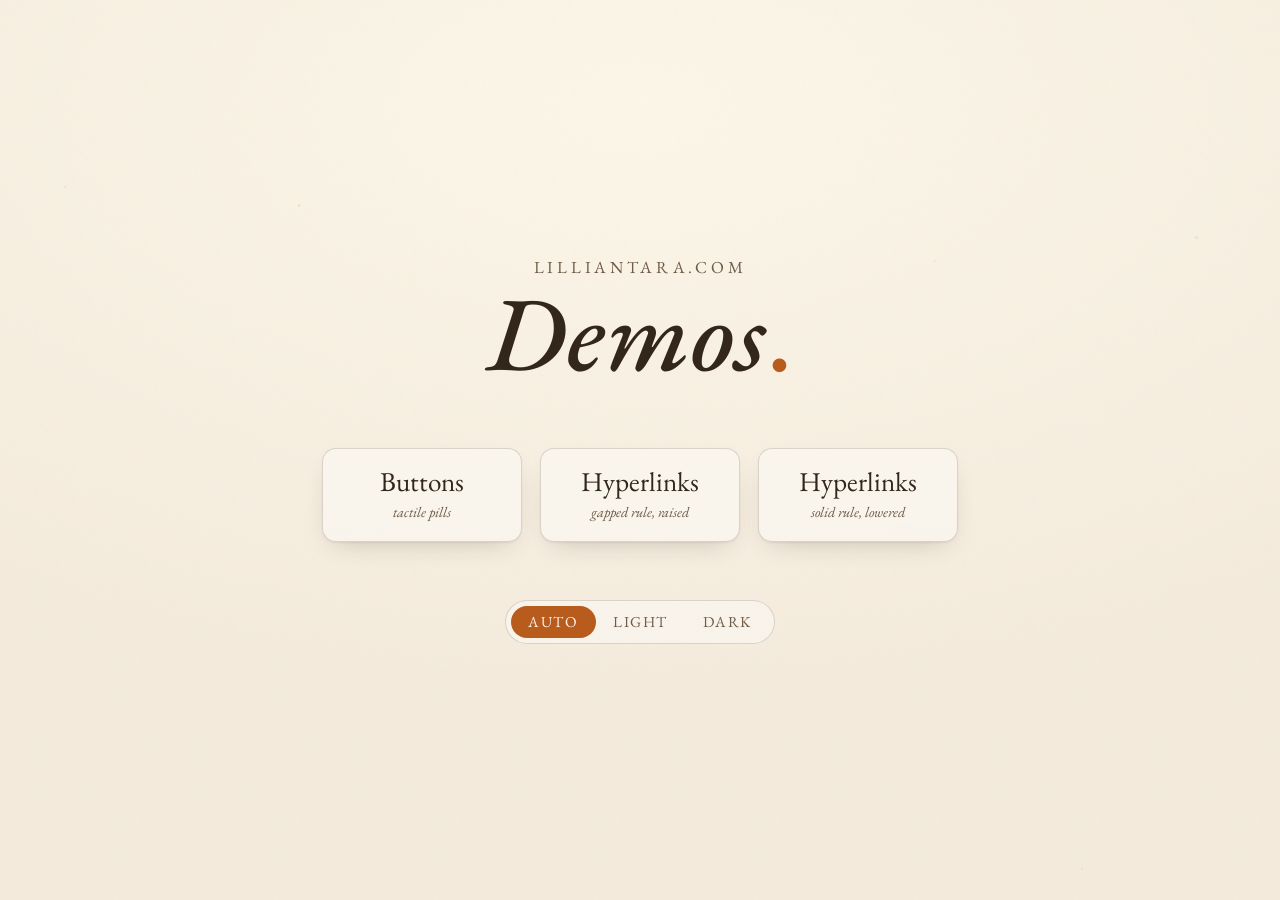
==== index.html @ 426b7f0a "add demo page, fix underline 2x ways" ====
<!DOCTYPE html>
<html lang="en">
    <head>
        <title>Lillian Tara — demos</title>
        <meta charset="UTF-8">
        <meta name="viewport" content="width=device-width, initial-scale=1">
        <meta name="description" content="Demo variants for lilliantara.com">
        <meta name="theme-color" media="(prefers-color-scheme: light)" content="#f5ecdd">
        <meta name="theme-color" media="(prefers-color-scheme: dark)" content="#171009">
        <script>try{var t=localStorage.getItem("lt-theme");if(t)document.documentElement.dataset.theme=t}catch(e){}</script>
        <link rel="icon" href="data:image/svg+xml,%3Csvg xmlns='http://www.w3.org/2000/svg' viewBox='0 0 64 64'%3E%3Ccircle cx='30' cy='34' r='13' fill='%23c96b2a'/%3E%3Ccircle cx='47' cy='15' r='5' fill='%23d98e4a'/%3E%3Ccircle cx='13' cy='49' r='4' fill='%23a34d1e'/%3E%3C/svg%3E">
        <link rel="preconnect" href="https://fonts.googleapis.com">
        <link rel="preconnect" href="https://fonts.gstatic.com" crossorigin>
        <link href="https://fonts.googleapis.com/css2?family=EB+Garamond:ital,wght@0,400..800;1,400..800&display=swap" rel="stylesheet">
        <link rel="stylesheet" href="css/default.css">
        <style>
            /* chooser-only styles — the site's own stylesheet stays untouched */

            .eyebrow {
                margin: 0;
                font-size: clamp(0.9rem, 2vw, 1.05rem);
                letter-spacing: 0.22em;
                text-transform: uppercase;
                color: var(--ink-soft);
            }

            .choices {
                display: flex;
                flex-wrap: wrap;
                justify-content: center;
                gap: clamp(0.8rem, 2vw, 1.1rem);
            }

            .choice {
                display: flex;
                flex-direction: column;
                gap: 0.3em;
                min-width: 12.5rem;
                padding: 1.15em 1.4em 1.25em;
                border: 1px solid var(--line);
                border-radius: 14px;
                background: var(--btn-bg);
                box-shadow: var(--btn-shadow);
                backdrop-filter: blur(4px);
                -webkit-backdrop-filter: blur(4px);
                text-decoration: none;
                color: inherit;
                transition:
                    transform 0.35s cubic-bezier(0.2, 0.7, 0.3, 1),
                    background 0.3s ease,
                    border-color 0.3s ease;
            }

            .choice:hover {
                transform: translateY(-3px);
                background: var(--btn-bg-hover);
                border-color: color-mix(in srgb, var(--cinnamon) 45%, transparent);
            }

            .choice:active { transform: translateY(-1px); }

            .choice:focus-visible {
                outline: 2px solid var(--cinnamon);
                outline-offset: 4px;
            }

            .choice-name {
                font-size: clamp(1.35rem, 3vw, 1.7rem);
                line-height: 1.1;
            }

            .choice-note {
                font-size: 0.9rem;
                font-style: italic;
                color: var(--ink-soft);
            }

            .themes {
                display: inline-flex;
                padding: 0.28rem;
                border: 1px solid var(--line);
                border-radius: 999px;
                background: var(--btn-bg);
            }

            .themes button {
                padding: 0.42em 1.15em;
                border: 0;
                border-radius: 999px;
                background: none;
                font: inherit;
                font-size: 0.95rem;
                letter-spacing: 0.1em;
                text-transform: uppercase;
                color: var(--ink-soft);
                cursor: pointer;
                transition: background 0.3s ease, color 0.3s ease;
            }

            .themes button:hover { color: var(--ink); }

            .themes button[aria-pressed="true"] {
                background: var(--cinnamon);
                color: var(--contact-ink);
            }

            .themes button:focus-visible {
                outline: 2px solid var(--cinnamon);
                outline-offset: 3px;
            }
        </style>
    </head>
    <body>
        <canvas id="spice" aria-hidden="true"></canvas>

        <main>
            <div>
                <p class="eyebrow">lilliantara.com</p>
                <h1>Demos<span class="period">.</span></h1>
            </div>

            <nav class="choices" aria-label="Demo variants">
                <a class="choice" href="buttons.html">
                    <span class="choice-name">Buttons</span>
                    <span class="choice-note">tactile pills</span>
                </a>
                <a class="choice" href="hyperlinks.html">
                    <span class="choice-name">Hyperlinks</span>
                    <span class="choice-note">gapped rule, raised</span>
                </a>
                <a class="choice" href="hyperlinks-solid.html">
                    <span class="choice-name">Hyperlinks</span>
                    <span class="choice-note">solid rule, lowered</span>
                </a>
            </nav>

            <div class="themes" role="group" aria-label="Theme">
                <button type="button" data-theme-set="auto" aria-pressed="true">Auto</button>
                <button type="button" data-theme-set="light" aria-pressed="false">Light</button>
                <button type="button" data-theme-set="dark" aria-pressed="false">Dark</button>
            </div>
        </main>

        <script src="js/spice.js" defer></script>
        <script>
            (() => {
                const root = document.documentElement;
                const buttons = document.querySelectorAll("[data-theme-set]");

                function apply(choice) {
                    if (choice === "dark" || choice === "light") {
                        root.dataset.theme = choice;
                        try { localStorage.setItem("lt-theme", choice); } catch (e) {}
                    } else {
                        choice = "auto";
                        delete root.dataset.theme;
                        try { localStorage.removeItem("lt-theme"); } catch (e) {}
                    }
                    for (const b of buttons) {
                        b.setAttribute("aria-pressed", String(b.dataset.themeSet === choice));
                    }
                }

                for (const b of buttons) {
                    b.addEventListener("click", () => apply(b.dataset.themeSet));
                }

                let stored = null;
                try { stored = localStorage.getItem("lt-theme"); } catch (e) {}
                apply(stored || "auto");
            })();
        </script>
    </body>
</html>
---- css/default.css ----
/* ============================================================
   lilliantara.com — shared styles
   Warm sand by day, desert night by dark. Cinnamon accents.
   ============================================================ */

/* One palette, both themes. light-dark() resolves against the used
   color-scheme, so forcing that scheme below is all a theme switch needs —
   no second copy of the palette to keep in sync. */
:root {
  color-scheme: light dark;

  --bg: light-dark(#f5ecdd, #171009);
  --bg-glow: light-dark(#fdf7ea, #261809);
  --ink: light-dark(#33261a, #ecdfc9);
  --ink-soft: light-dark(#6f5b47, #a8917a);
  --cinnamon: light-dark(#b85c1e, #e08a41);
  --cinnamon-bright: light-dark(#d3752f, #f2a45c);
  --sage: light-dark(#5f6f4a, #a3b784);
  --line: light-dark(rgba(51, 38, 26, 0.16), rgba(236, 223, 201, 0.18));
  --btn-bg: light-dark(rgba(255, 255, 255, 0.40), rgba(255, 255, 255, 0.045));
  --btn-bg-hover: light-dark(rgba(255, 255, 255, 0.72), rgba(255, 255, 255, 0.10));
  --btn-shadow:
    0 1px 2px light-dark(rgba(51, 38, 26, 0.07), rgba(0, 0, 0, 0.40)),
    0 10px 28px -14px light-dark(rgba(51, 38, 26, 0.30), rgba(0, 0, 0, 0.65));
  --contact-ink: light-dark(#fdf4e8, #1d1207);
  --grain-opacity: 0.055;
}

/* index.html writes these to override the OS preference */
:root[data-theme="light"] { color-scheme: only light; }
:root[data-theme="dark"]  { color-scheme: only dark; }

/* ---------- base ---------- */

* { box-sizing: border-box; }

html, body { margin: 0; }

body {
  font-family: "EB Garamond", Garamond, Georgia, serif;
  color: var(--ink);
  background-color: var(--bg);
  background-image: radial-gradient(120% 90% at 50% 12%, var(--bg-glow), var(--bg) 72%);
  background-attachment: fixed;
  min-height: 100svh;
  text-align: center;
  overflow-x: hidden;
  -webkit-font-smoothing: antialiased;
}

/* faint paper / dune grain */
body::before {
  content: "";
  position: fixed;
  inset: 0;
  z-index: 1;
  pointer-events: none;
  opacity: var(--grain-opacity);
  background-image: url("data:image/svg+xml,%3Csvg xmlns='http://www.w3.org/2000/svg' width='160' height='160'%3E%3Cfilter id='n'%3E%3CfeTurbulence type='fractalNoise' baseFrequency='0.9' numOctaves='2'/%3E%3C/filter%3E%3Crect width='100%25' height='100%25' filter='url(%23n)'/%3E%3C/svg%3E");
}

::selection {
  background: color-mix(in srgb, var(--cinnamon) 30%, transparent);
}

/* the spice canvas rides above everything, but never blocks a click */
#spice {
  position: fixed;
  inset: 0;
  width: 100%;
  height: 100%;
  z-index: 3;
  pointer-events: none;
}

main {
  position: relative;
  z-index: 2;
  min-height: 100svh;
  display: flex;
  flex-direction: column;
  align-items: center;
  justify-content: center;
  gap: clamp(2.4rem, 6.5vh, 4.2rem);
  padding: clamp(2rem, 6vh, 4rem) 1.25rem;
}

/* ---------- core ---------- */

h1 {
  margin: 0;
  font-size: clamp(3.2rem, 10vw, 6.6rem);
  font-weight: 500;
  font-style: italic;
  letter-spacing: 0.01em;
  line-height: 1.05;
  text-wrap: balance;
}

/* the full stop is a mote of spice */
h1 .period {
  color: var(--cinnamon);
  font-style: normal;
  display: inline-block;
  animation: breathe 5.5s ease-in-out 2.4s infinite;
}

@keyframes breathe {
  0%, 100% { opacity: 1; }
  50%      { opacity: 0.5; }
}

.links {
  display: flex;
  flex-direction: column;
  align-items: center;
  gap: clamp(0.9rem, 2.2vh, 1.5rem);
  font-size: clamp(1.5rem, 3.4vw, 2.15rem);
  line-height: 1.25;
}

a {
  color: inherit;
  text-decoration: none;
}

a:focus-visible {
  outline: 2px solid var(--cinnamon);
  outline-offset: 4px;
  border-radius: 6px;
}

.handle {
  color: var(--cinnamon);
  font-style: italic;
  transition: color 0.3s ease, text-shadow 0.3s ease;
}

.site {
  color: var(--sage);
  transition: color 0.3s ease;
}

a:hover .handle {
  color: var(--cinnamon-bright);
  text-shadow: 0 0 18px rgba(224, 138, 65, 0.35);
}

a:hover .site {
  text-shadow: 0 0 18px rgba(140, 165, 110, 0.30);
}

/* ---------- plain-link variant ---------- */

.links a:not(.btn) {
  position: relative;
  padding: 0.05em 0.15em;
  /* the gap stops below are positions along this line — wrapping would
     slide the text out from under them */
  white-space: nowrap;
}

/* The rule lives in its own box so the centre-out wipe can clip it without
   clipping the text, and so gaps can be cut straight into it. Same reveal as
   before: zero width at the centre, opening outwards. */
.links a:not(.btn)::after {
  content: "";
  position: absolute;
  left: 0;
  right: 0;
  bottom: 0.17em; /* 3px above where the rule originally sat */
  height: 1.5px;
  background: var(--cinnamon);
  clip-path: inset(0 50%);
  transition: clip-path 0.45s cubic-bezier(0.2, 0.7, 0.3, 1);
}

.links a:not(.btn):hover::after {
  clip-path: inset(0);
}

/* Gaps at the @ and g descenders, measured off each link's own text and
   expressed as a share of its width — so they hold as the type scales.
   Keyed on href rather than order, since the positions belong to the words. */
.links a[href*="x.com"]::after {
  background: linear-gradient(90deg,
    var(--cinnamon) 0 12.6%, transparent 12.6% 24%, var(--cinnamon) 24%);
}

.links a[href*="substack.com"]::after {
  background: linear-gradient(90deg,
    var(--cinnamon) 0 50.7%, transparent 50.7% 68.8%, var(--cinnamon) 68.8%);
}

/* the g ends this line, so the rule simply stops short of it */
.links a[href^="https://gesserit.org"]::after {
  background: linear-gradient(90deg, var(--cinnamon) 0 86.4%, transparent 86.4%);
}

/* ---------- solid-rule variant (hyperlinks-solid.html) ---------- */

/* No gaps: the rule drops below the deepest descender instead. The g tail
   reaches 8px under the baseline, so this clears it by roughly 3.5px. */
.rule-solid .links a:not(.btn)::after,
.rule-solid .links a[href*="x.com"]::after,
.rule-solid .links a[href*="substack.com"]::after,
.rule-solid .links a[href^="https://gesserit.org"]::after {
  bottom: -0.15em;
  background: var(--cinnamon);
}

.contact {
  font-size: clamp(1.3rem, 2.8vw, 1.65rem);
  letter-spacing: 0.16em;
  text-transform: uppercase;
  color: var(--cinnamon);
  transition: color 0.3s ease, letter-spacing 0.45s cubic-bezier(0.2, 0.7, 0.3, 1);
}

a.contact:not(.btn):hover {
  color: var(--cinnamon-bright);
  letter-spacing: 0.22em;
}

/* ---------- button variant ---------- */

.links--buttons {
  font-size: clamp(1.35rem, 3vw, 1.9rem);
}

.btn {
  display: inline-block;
  padding: 0.34em 1.15em 0.42em;
  border: 1px solid var(--line);
  border-radius: 999px;
  background: var(--btn-bg);
  box-shadow: var(--btn-shadow);
  backdrop-filter: blur(4px);
  -webkit-backdrop-filter: blur(4px);
  transition:
    transform 0.35s cubic-bezier(0.2, 0.7, 0.3, 1),
    background 0.3s ease,
    border-color 0.3s ease,
    box-shadow 0.35s ease;
}

.btn:hover {
  transform: translateY(-2px);
  background: var(--btn-bg-hover);
  border-color: color-mix(in srgb, var(--cinnamon) 45%, transparent);
}

.btn:active {
  transform: translateY(0) scale(0.985);
  transition-duration: 0.1s;
}

.btn--contact {
  background: var(--cinnamon);
  border-color: transparent;
  color: var(--contact-ink);
}

.btn--contact:hover {
  background: var(--cinnamon-bright);
  border-color: transparent;
}

/* ---------- entrance ---------- */

@keyframes rise {
  from {
    opacity: 0;
    transform: translateY(16px);
  }
}

h1,
.links a,
.contact {
  animation: rise 0.95s cubic-bezier(0.2, 0.7, 0.3, 1) both;
}

h1 { animation-delay: 0.1s; }
.links a:nth-child(1) { animation-delay: 0.32s; }
.links a:nth-child(2) { animation-delay: 0.44s; }
.links a:nth-child(3) { animation-delay: 0.56s; }
.contact { animation-delay: 0.72s; }

/* ---------- reduced motion ---------- */

@media (prefers-reduced-motion: reduce) {
  *,
  *::before,
  *::after {
    animation-duration: 0.001s !important;
    animation-delay: 0s !important;
    animation-iteration-count: 1 !important;
    transition: none !important;
  }
}
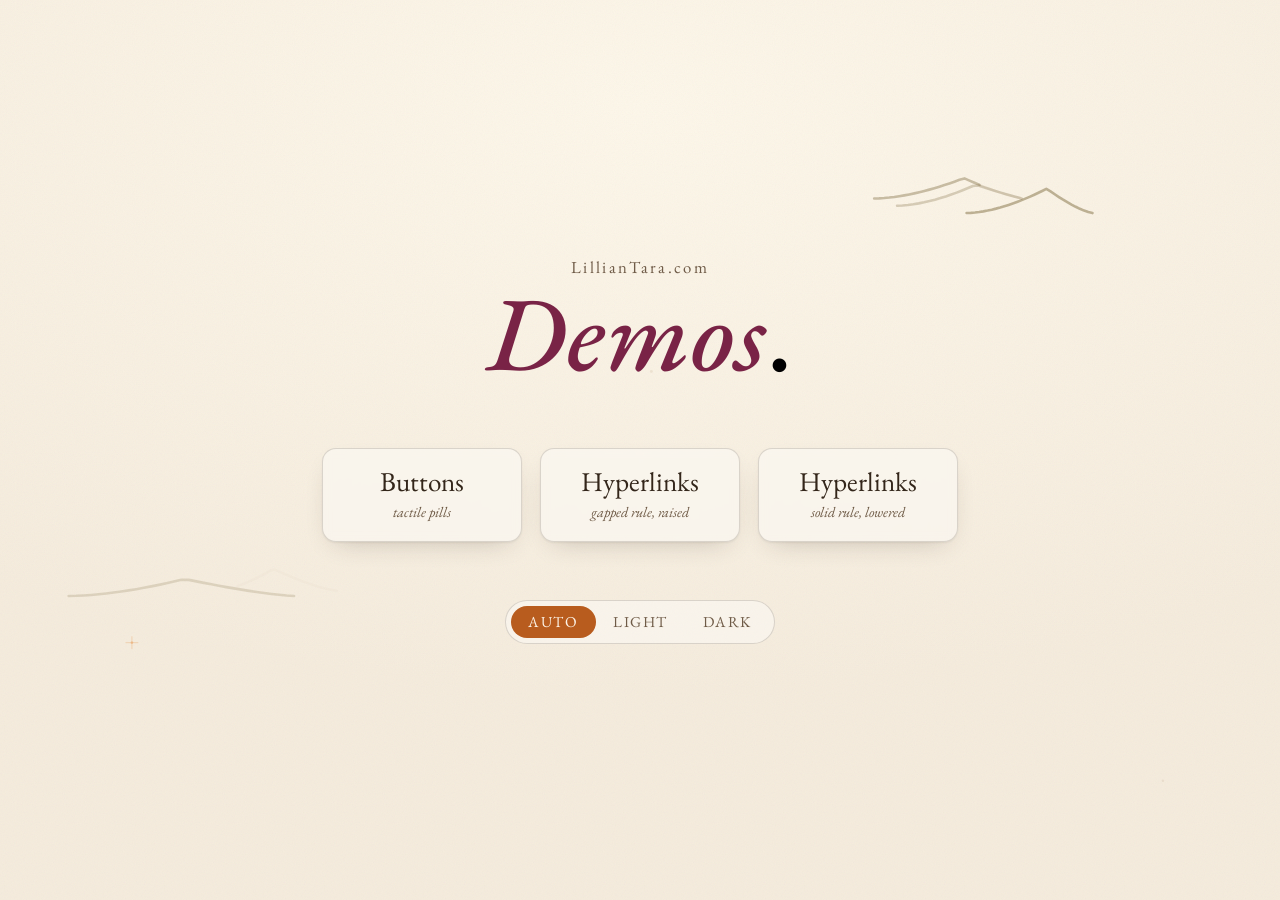
==== commit f1003406: "v3 - layout, palette, trees, dunes, sparkles" ====
--- a/index.html
+++ b/index.html
@@ -19,8 +19,7 @@
             .eyebrow {
                 margin: 0;
                 font-size: clamp(0.9rem, 2vw, 1.05rem);
-                letter-spacing: 0.22em;
-                text-transform: uppercase;
+                letter-spacing: 0.14em;
                 color: var(--ink-soft);
             }
 
@@ -111,11 +110,12 @@
         </style>
     </head>
     <body>
+        <canvas id="spice-back" aria-hidden="true"></canvas>
         <canvas id="spice" aria-hidden="true"></canvas>
 
         <main>
             <div>
-                <p class="eyebrow">lilliantara.com</p>
+                <p class="eyebrow">LillianTara.com</p>
                 <h1>Demos<span class="period">.</span></h1>
             </div>
 
@@ -141,7 +141,7 @@
             </div>
         </main>
 
-        <script src="js/spice.js" defer></script>
+        <script src="js/spice.js?v=3" defer></script>
         <script>
             (() => {
                 const root = document.documentElement;
--- a/css/default.css
+++ b/css/default.css
@@ -16,6 +16,14 @@
   --cinnamon: light-dark(#b85c1e, #e08a41);
   --cinnamon-bright: light-dark(#d3752f, #f2a45c);
   --sage: light-dark(#5f6f4a, #a3b784);
+  --quote: light-dark(#792346, #d78ba6);
+  --punct: light-dark(#000000, #ecdfc9);
+  --site-green: light-dark(#4d742c, #a9c77b);
+  --site-green-bright: light-dark(#5f8a38, #c2d996);
+  --peach: light-dark(#de7f4f, #e99c6f);
+  --peach-bright: light-dark(#ef9463, #f6b488);
+  --mother-ink: light-dark(#000000, #ecdfc9);
+  --mother-ink-bright: light-dark(#40301d, #ffffff);
   --line: light-dark(rgba(51, 38, 26, 0.16), rgba(236, 223, 201, 0.18));
   --btn-bg: light-dark(rgba(255, 255, 255, 0.40), rgba(255, 255, 255, 0.045));
   --btn-bg-hover: light-dark(rgba(255, 255, 255, 0.72), rgba(255, 255, 255, 0.10));
@@ -63,19 +71,24 @@
   background: color-mix(in srgb, var(--cinnamon) 30%, transparent);
 }
 
-/* the spice canvas rides above everything, but never blocks a click */
-#spice {
+/* Three layers, back to front:
+   #spice-back (dunes, scattered stars)  <  grain  <  #spice (trees, cursor
+   dust)  <  main (text and buttons). Neither canvas ever blocks a click. */
+#spice,
+#spice-back {
   position: fixed;
   inset: 0;
   width: 100%;
   height: 100%;
-  z-index: 3;
   pointer-events: none;
 }
+
+#spice-back { z-index: 0; }
+#spice { z-index: 2; }
 
 main {
   position: relative;
-  z-index: 2;
+  z-index: 3;
   min-height: 100svh;
   display: flex;
   flex-direction: column;
@@ -95,15 +108,25 @@
   letter-spacing: 0.01em;
   line-height: 1.05;
   text-wrap: balance;
-}
-
-/* the full stop is a mote of spice */
+  color: var(--quote);
+}
+
+/* the three-line quote runs long, so it sits a size below the old title */
+h1.quote-title {
+  font-size: clamp(1.65rem, 4.6vw, 3.6rem);
+  line-height: 1.22;
+}
+
+/* punctuation as motes of spice */
 h1 .period {
-  color: var(--cinnamon);
+  color: var(--punct);
   font-style: normal;
   display: inline-block;
   animation: breathe 5.5s ease-in-out 2.4s infinite;
 }
+
+/* let the comma and the full stop breathe out of phase */
+h1 .period:first-of-type { animation-delay: 1.6s; }
 
 @keyframes breathe {
   0%, 100% { opacity: 1; }
@@ -137,17 +160,27 @@
 }
 
 .site {
-  color: var(--sage);
-  transition: color 0.3s ease;
-}
-
-a:hover .handle {
-  color: var(--cinnamon-bright);
-  text-shadow: 0 0 18px rgba(224, 138, 65, 0.35);
+  color: var(--site-green);
+  transition: color 0.3s ease, text-shadow 0.3s ease;
+}
+
+/* each handle wears its own color, keyed on where it points */
+a[href*="substack.com"] .handle { color: var(--peach); }
+a[href*="x.com"] .handle { color: var(--mother-ink); }
+
+a[href*="substack.com"]:hover .handle {
+  color: var(--peach-bright);
+  text-shadow: 0 0 18px color-mix(in srgb, var(--peach-bright) 40%, transparent);
+}
+
+a[href*="x.com"]:hover .handle {
+  color: var(--mother-ink-bright);
+  text-shadow: 0 0 18px color-mix(in srgb, var(--mother-ink) 28%, transparent);
 }
 
 a:hover .site {
-  text-shadow: 0 0 18px rgba(140, 165, 110, 0.30);
+  color: var(--site-green-bright);
+  text-shadow: 0 0 18px color-mix(in srgb, var(--site-green-bright) 35%, transparent);
 }
 
 /* ---------- plain-link variant ---------- */
@@ -166,8 +199,9 @@
 .links a:not(.btn)::after {
   content: "";
   position: absolute;
-  left: 0;
-  right: 0;
+  /* inset by the link's own padding so the rule never outruns the text */
+  left: 0.15em;
+  right: 0.15em;
   bottom: 0.17em; /* 3px above where the rule originally sat */
   height: 1.5px;
   background: var(--cinnamon);
@@ -181,44 +215,51 @@
 
 /* Gaps at the @ and g descenders, measured off each link's own text and
    expressed as a share of its width — so they hold as the type scales.
-   Keyed on href rather than order, since the positions belong to the words. */
+   Keyed on href rather than order, since the positions belong to the words.
+   Each rule also borrows its link's own text color. */
+
+/* "@reverendmother" — the @ opens the line, so the rule starts a
+   comfortable ~0.13em after it */
 .links a[href*="x.com"]::after {
   background: linear-gradient(90deg,
-    var(--cinnamon) 0 12.6%, transparent 12.6% 24%, var(--cinnamon) 24%);
-}
-
+    transparent 0 13.4%, var(--mother-ink) 13.4%);
+}
+
+/* "@gesserit" — the @ and the g descender sit shoulder to shoulder,
+   so one gap covers both, plus the same breathing room */
 .links a[href*="substack.com"]::after {
   background: linear-gradient(90deg,
-    var(--cinnamon) 0 50.7%, transparent 50.7% 68.8%, var(--cinnamon) 68.8%);
-}
-
-/* the g ends this line, so the rule simply stops short of it */
+    transparent 0 38.4%, var(--peach) 38.4%);
+}
+
+/* the g ends this line, so the rule stops the same margin short of it */
 .links a[href^="https://gesserit.org"]::after {
-  background: linear-gradient(90deg, var(--cinnamon) 0 86.4%, transparent 86.4%);
+  background: linear-gradient(90deg, var(--site-green) 0 87.5%, transparent 87.5%);
 }
 
 /* ---------- solid-rule variant (hyperlinks-solid.html) ---------- */
 
 /* No gaps: the rule drops below the deepest descender instead. The g tail
    reaches 8px under the baseline, so this clears it by roughly 3.5px. */
-.rule-solid .links a:not(.btn)::after,
-.rule-solid .links a[href*="x.com"]::after,
-.rule-solid .links a[href*="substack.com"]::after,
-.rule-solid .links a[href^="https://gesserit.org"]::after {
+.rule-solid .links a:not(.btn)::after {
   bottom: -0.15em;
-  background: var(--cinnamon);
-}
+}
+
+.rule-solid .links a[href*="x.com"]::after { background: var(--mother-ink); }
+.rule-solid .links a[href*="substack.com"]::after { background: var(--peach); }
+.rule-solid .links a[href^="https://gesserit.org"]::after { background: var(--site-green); }
 
 .contact {
-  font-size: clamp(1.3rem, 2.8vw, 1.65rem);
+  font-size: clamp(1rem, 2vw, 1.2rem);
   letter-spacing: 0.16em;
   text-transform: uppercase;
+  color: var(--cinnamon-bright);
+  margin-top: clamp(1.6rem, 6vh, 3.5rem);
+  transition: color 0.3s ease, letter-spacing 0.45s cubic-bezier(0.2, 0.7, 0.3, 1);
+}
+
+a.contact:not(.btn):hover {
   color: var(--cinnamon);
-  transition: color 0.3s ease, letter-spacing 0.45s cubic-bezier(0.2, 0.7, 0.3, 1);
-}
-
-a.contact:not(.btn):hover {
-  color: var(--cinnamon-bright);
   letter-spacing: 0.22em;
 }
 
@@ -256,13 +297,13 @@
 }
 
 .btn--contact {
-  background: var(--cinnamon);
+  background: var(--cinnamon-bright);
   border-color: transparent;
   color: var(--contact-ink);
 }
 
 .btn--contact:hover {
-  background: var(--cinnamon-bright);
+  background: var(--cinnamon);
   border-color: transparent;
 }
 
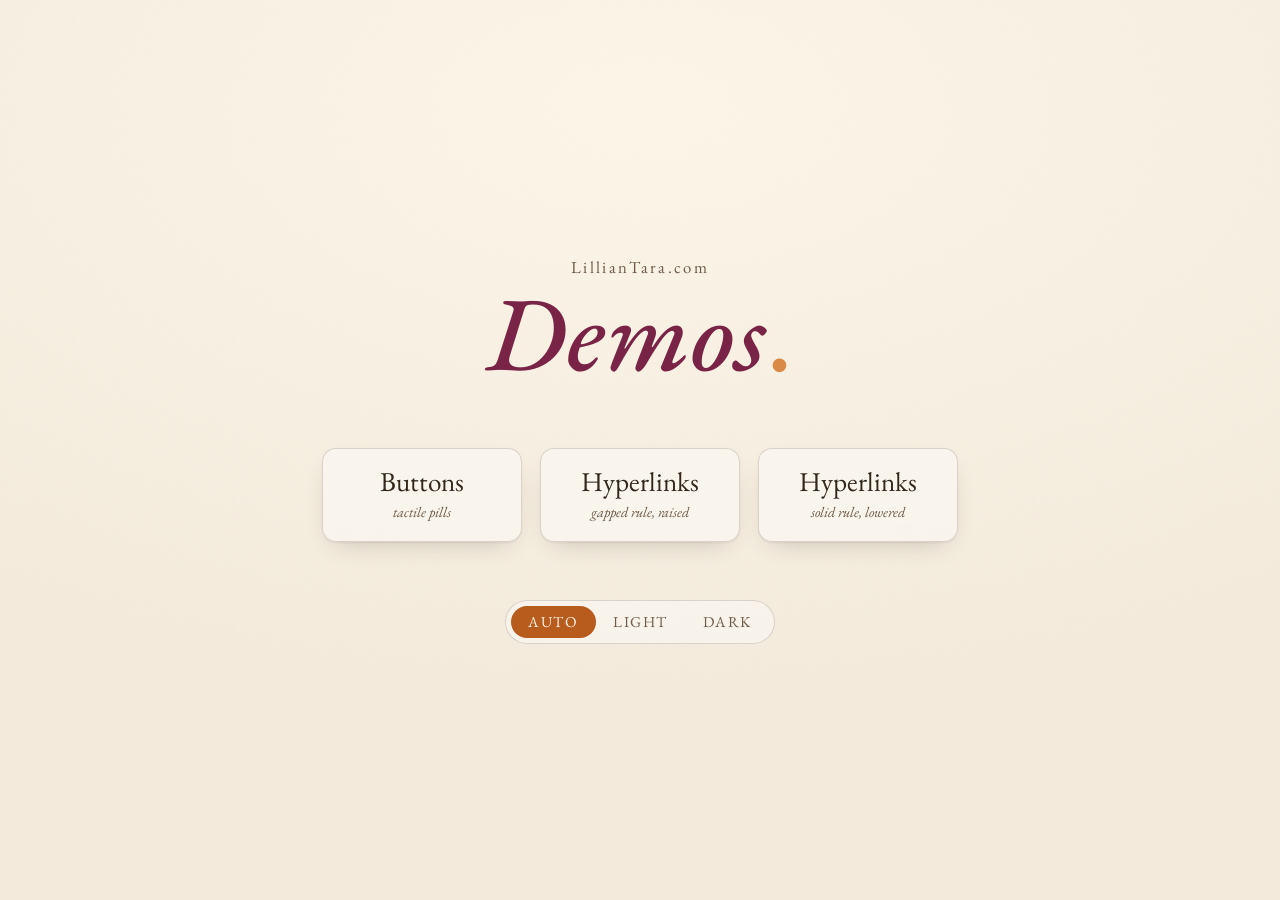
==== commit 0197c026: "v4 fixed trees, added round leaves, added dune shadows, changed timings, fixed window resizing" ====
--- a/index.html
+++ b/index.html
@@ -141,7 +141,7 @@
             </div>
         </main>
 
-        <script src="js/spice.js?v=3" defer></script>
+        <script src="js/spice.js?v=4" defer></script>
         <script>
             (() => {
                 const root = document.documentElement;
--- a/css/default.css
+++ b/css/default.css
@@ -17,7 +17,7 @@
   --cinnamon-bright: light-dark(#d3752f, #f2a45c);
   --sage: light-dark(#5f6f4a, #a3b784);
   --quote: light-dark(#792346, #d78ba6);
-  --punct: light-dark(#000000, #ecdfc9);
+  --punct: #d98a45; /* the tree orange, both themes */
   --site-green: light-dark(#4d742c, #a9c77b);
   --site-green-bright: light-dark(#5f8a38, #c2d996);
   --peach: light-dark(#de7f4f, #e99c6f);
@@ -93,7 +93,8 @@
   display: flex;
   flex-direction: column;
   align-items: center;
-  justify-content: center;
+  /* "safe" keeps the top reachable when a short window makes main scroll */
+  justify-content: safe center;
   gap: clamp(2.4rem, 6.5vh, 4.2rem);
   padding: clamp(2rem, 6vh, 4rem) 1.25rem;
 }
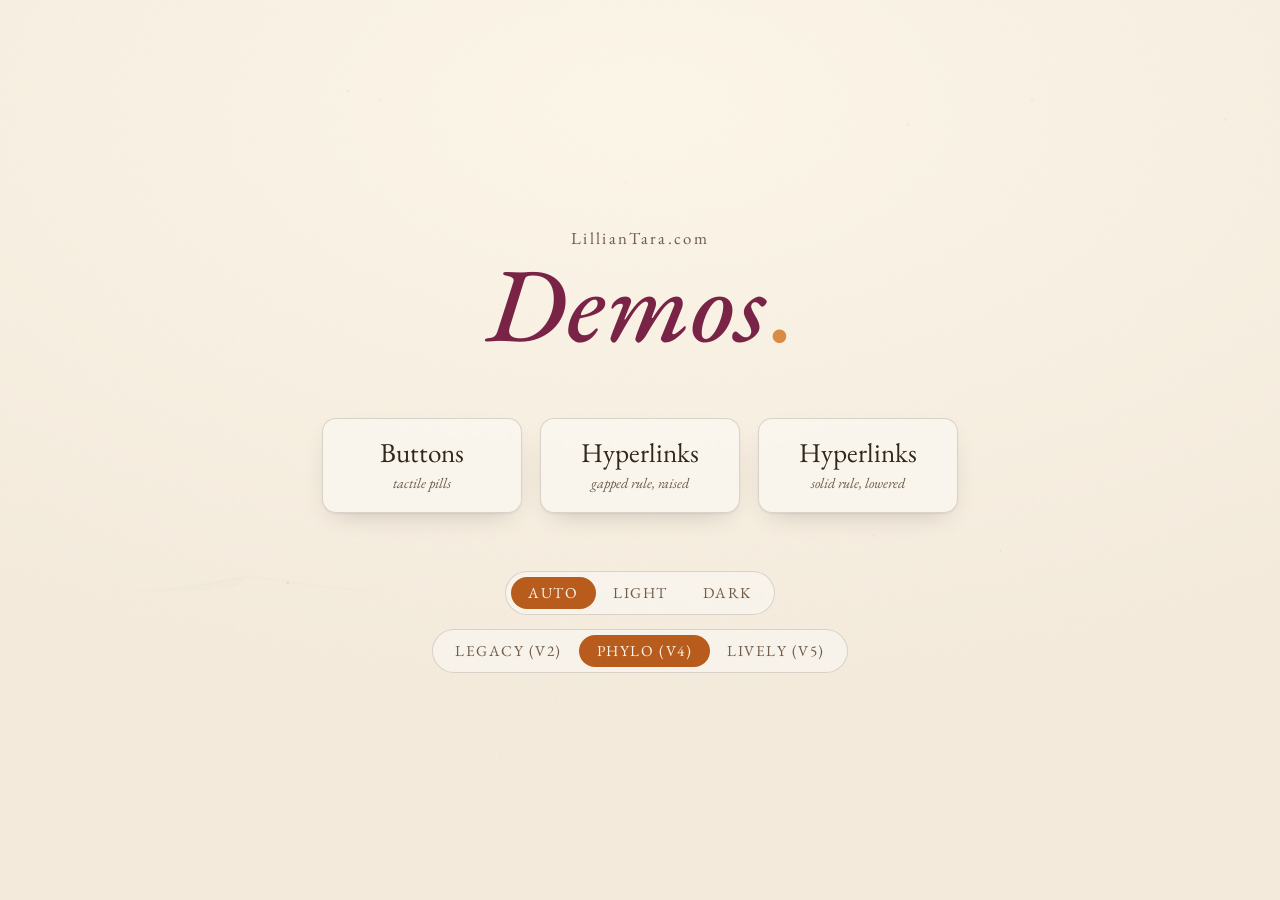
==== commit 5c78d3bd: "v5 improved dunes, slowed timing, more sparkles, legacy trees re-added, dead-leafed-trees added, tre" ====
--- a/index.html
+++ b/index.html
@@ -74,38 +74,12 @@
                 color: var(--ink-soft);
             }
 
-            .themes {
-                display: inline-flex;
-                padding: 0.28rem;
-                border: 1px solid var(--line);
-                border-radius: 999px;
-                background: var(--btn-bg);
-            }
-
-            .themes button {
-                padding: 0.42em 1.15em;
-                border: 0;
-                border-radius: 999px;
-                background: none;
-                font: inherit;
-                font-size: 0.95rem;
-                letter-spacing: 0.1em;
-                text-transform: uppercase;
-                color: var(--ink-soft);
-                cursor: pointer;
-                transition: background 0.3s ease, color 0.3s ease;
-            }
-
-            .themes button:hover { color: var(--ink); }
-
-            .themes button[aria-pressed="true"] {
-                background: var(--cinnamon);
-                color: var(--contact-ink);
-            }
-
-            .themes button:focus-visible {
-                outline: 2px solid var(--cinnamon);
-                outline-offset: 3px;
+            /* the segmented controls themselves live in default.css */
+            .switches {
+                display: flex;
+                flex-direction: column;
+                align-items: center;
+                gap: clamp(0.6rem, 1.6vh, 0.9rem);
             }
         </style>
     </head>
@@ -134,41 +108,22 @@
                 </a>
             </nav>
 
-            <div class="themes" role="group" aria-label="Theme">
-                <button type="button" data-theme-set="auto" aria-pressed="true">Auto</button>
-                <button type="button" data-theme-set="light" aria-pressed="false">Light</button>
-                <button type="button" data-theme-set="dark" aria-pressed="false">Dark</button>
+            <div class="switches">
+                <div class="seg" role="group" aria-label="Theme">
+                    <button type="button" data-theme-set="auto" aria-pressed="true">Auto</button>
+                    <button type="button" data-theme-set="light" aria-pressed="false">Light</button>
+                    <button type="button" data-theme-set="dark" aria-pressed="false">Dark</button>
+                </div>
+
+                <div class="seg" role="group" aria-label="Tree animation">
+                    <button type="button" data-tree-set="legacy-v2" aria-pressed="false">Legacy (v2)</button>
+                    <button type="button" data-tree-set="phylo-v4" aria-pressed="true">Phylo (v4)</button>
+                    <button type="button" data-tree-set="lively-v5" aria-pressed="false">Lively (v5)</button>
+                </div>
             </div>
         </main>
 
         <script src="js/spice.js?v=4" defer></script>
-        <script>
-            (() => {
-                const root = document.documentElement;
-                const buttons = document.querySelectorAll("[data-theme-set]");
-
-                function apply(choice) {
-                    if (choice === "dark" || choice === "light") {
-                        root.dataset.theme = choice;
-                        try { localStorage.setItem("lt-theme", choice); } catch (e) {}
-                    } else {
-                        choice = "auto";
-                        delete root.dataset.theme;
-                        try { localStorage.removeItem("lt-theme"); } catch (e) {}
-                    }
-                    for (const b of buttons) {
-                        b.setAttribute("aria-pressed", String(b.dataset.themeSet === choice));
-                    }
-                }
-
-                for (const b of buttons) {
-                    b.addEventListener("click", () => apply(b.dataset.themeSet));
-                }
-
-                let stored = null;
-                try { stored = localStorage.getItem("lt-theme"); } catch (e) {}
-                apply(stored || "auto");
-            })();
-        </script>
+        <script src="js/controls.js?v=4" defer></script>
     </body>
 </html>
--- a/css/default.css
+++ b/css/default.css
@@ -71,6 +71,19 @@
   background: color-mix(in srgb, var(--cinnamon) 30%, transparent);
 }
 
+/* visible to screen readers only — the mini theme buttons show a glyph */
+.sr-only {
+  position: absolute;
+  width: 1px;
+  height: 1px;
+  margin: -1px;
+  padding: 0;
+  overflow: hidden;
+  clip-path: inset(50%);
+  white-space: nowrap;
+  border: 0;
+}
+
 /* Three layers, back to front:
    #spice-back (dunes, scattered stars)  <  grain  <  #spice (trees, cursor
    dust)  <  main (text and buttons). Neither canvas ever blocks a click. */
@@ -308,6 +321,124 @@
   border-color: transparent;
 }
 
+/* ---------- segmented controls (theme + tree animation) ----------
+   One control style, two sizes: full-size on the demo page, mini in
+   the corner of every other page. */
+
+.seg {
+  display: inline-flex;
+  padding: 0.28rem;
+  border: 1px solid var(--line);
+  border-radius: 999px;
+  background: var(--btn-bg);
+  backdrop-filter: blur(4px);
+  -webkit-backdrop-filter: blur(4px);
+}
+
+.seg button {
+  /* fluid so the three-up animation switch cannot outgrow a phone screen —
+     both clamps sit at their maximum from ~430px up, so desktop is unchanged */
+  padding: 0.42em clamp(0.58em, 2.3vw, 1.15em);
+  border: 0;
+  border-radius: 999px;
+  background: none;
+  font: inherit;
+  font-size: clamp(0.72rem, 2.7vw, 0.95rem);
+  letter-spacing: clamp(0.04em, 0.5vw, 0.1em);
+  text-transform: uppercase;
+  white-space: nowrap;
+  color: var(--ink-soft);
+  cursor: pointer;
+  transition: background 0.3s ease, color 0.3s ease;
+}
+
+.seg button:hover { color: var(--ink); }
+
+.seg button[aria-pressed="true"] {
+  background: var(--cinnamon);
+  color: var(--contact-ink);
+}
+
+.seg button:focus-visible {
+  outline: 2px solid var(--cinnamon);
+  outline-offset: 3px;
+}
+
+/* ---------- corner furniture (every page but the demo index) ---------- */
+
+.back,
+.site-controls {
+  position: fixed;
+  top: clamp(0.7rem, 2.2vh, 1.15rem);
+  z-index: 4;
+}
+
+.back {
+  left: clamp(0.7rem, 2.2vw, 1.15rem);
+  display: grid;
+  place-items: center;
+  width: 2.15rem;
+  height: 2.15rem;
+  border: 1px solid var(--line);
+  border-radius: 999px;
+  background: var(--btn-bg);
+  backdrop-filter: blur(4px);
+  -webkit-backdrop-filter: blur(4px);
+  color: var(--ink-soft);
+  transition:
+    color 0.3s ease,
+    background 0.3s ease,
+    border-color 0.3s ease,
+    transform 0.35s cubic-bezier(0.2, 0.7, 0.3, 1);
+}
+
+.back svg {
+  width: 0.95rem;
+  height: 0.95rem;
+  fill: none;
+  stroke: currentColor;
+  stroke-width: 1.6;
+  stroke-linecap: round;
+  stroke-linejoin: round;
+}
+
+.back:hover {
+  color: var(--ink);
+  background: var(--btn-bg-hover);
+  border-color: color-mix(in srgb, var(--cinnamon) 45%, transparent);
+  transform: translateX(-3px);
+}
+
+.back:active { transform: translateX(-1px); }
+
+.site-controls {
+  right: clamp(0.7rem, 2.2vw, 1.15rem);
+  display: flex;
+  flex-direction: column;
+  align-items: flex-end;
+  gap: 0.38rem;
+}
+
+.seg--mini { padding: 0.18rem; }
+
+.seg--mini button {
+  padding: 0.3em 0.62em;
+  font-size: 0.78rem;
+  letter-spacing: 0.06em;
+}
+
+/* the theme glyphs are symbols, not words — keep them upright and even */
+.seg--mini .glyph {
+  font-size: 0.92rem;
+  letter-spacing: 0;
+  line-height: 1;
+}
+
+@media (max-width: 30rem) {
+  .seg--mini button { padding: 0.28em 0.5em; font-size: 0.72rem; }
+  .back { width: 1.95rem; height: 1.95rem; }
+}
+
 /* ---------- entrance ---------- */
 
 @keyframes rise {
@@ -321,6 +452,12 @@
 .links a,
 .contact {
   animation: rise 0.95s cubic-bezier(0.2, 0.7, 0.3, 1) both;
+}
+
+.back,
+.site-controls {
+  animation: rise 0.95s cubic-bezier(0.2, 0.7, 0.3, 1) both;
+  animation-delay: 0.85s;
 }
 
 h1 { animation-delay: 0.1s; }
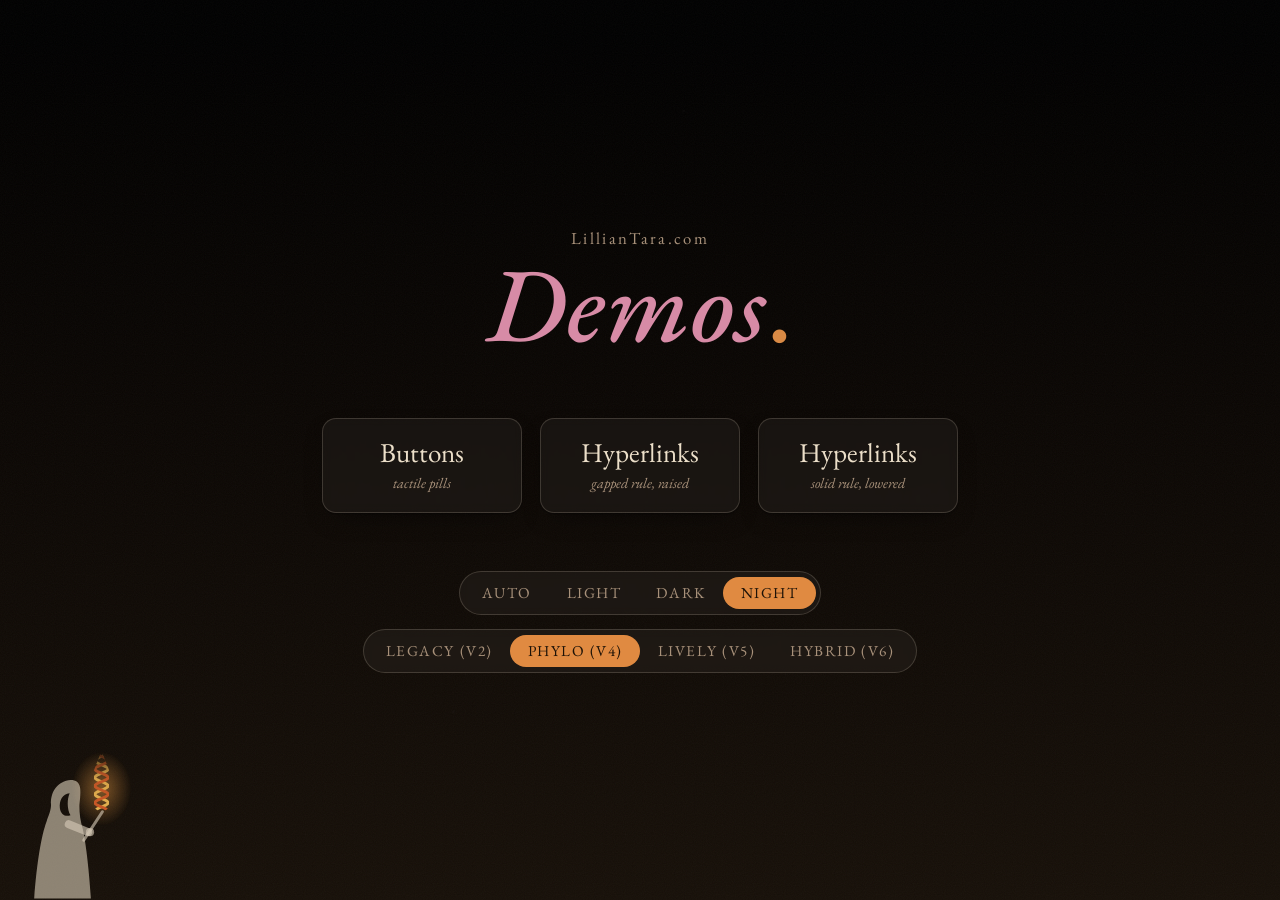
==== commit 118eefaf: "v6 ALPHA rounded dunes, dunes only spawn in bottom third, added torchbearer new tree type that mixes" ====
--- a/index.html
+++ b/index.html
@@ -7,7 +7,7 @@
         <meta name="description" content="Demo variants for lilliantara.com">
         <meta name="theme-color" media="(prefers-color-scheme: light)" content="#f5ecdd">
         <meta name="theme-color" media="(prefers-color-scheme: dark)" content="#171009">
-        <script>try{var t=localStorage.getItem("lt-theme");if(t)document.documentElement.dataset.theme=t}catch(e){}</script>
+        <script>try{var t=localStorage.getItem("lt-theme")||"night";if(t!=="auto")document.documentElement.dataset.theme=t}catch(e){document.documentElement.dataset.theme="night"}</script>
         <link rel="icon" href="data:image/svg+xml,%3Csvg xmlns='http://www.w3.org/2000/svg' viewBox='0 0 64 64'%3E%3Ccircle cx='30' cy='34' r='13' fill='%23c96b2a'/%3E%3Ccircle cx='47' cy='15' r='5' fill='%23d98e4a'/%3E%3Ccircle cx='13' cy='49' r='4' fill='%23a34d1e'/%3E%3C/svg%3E">
         <link rel="preconnect" href="https://fonts.googleapis.com">
         <link rel="preconnect" href="https://fonts.gstatic.com" crossorigin>
@@ -110,20 +110,23 @@
 
             <div class="switches">
                 <div class="seg" role="group" aria-label="Theme">
-                    <button type="button" data-theme-set="auto" aria-pressed="true">Auto</button>
+                    <button type="button" data-theme-set="auto" aria-pressed="false">Auto</button>
                     <button type="button" data-theme-set="light" aria-pressed="false">Light</button>
                     <button type="button" data-theme-set="dark" aria-pressed="false">Dark</button>
+                    <button type="button" data-theme-set="night" aria-pressed="true">Night</button>
                 </div>
 
                 <div class="seg" role="group" aria-label="Tree animation">
                     <button type="button" data-tree-set="legacy-v2" aria-pressed="false">Legacy (v2)</button>
                     <button type="button" data-tree-set="phylo-v4" aria-pressed="true">Phylo (v4)</button>
                     <button type="button" data-tree-set="lively-v5" aria-pressed="false">Lively (v5)</button>
+                    <button type="button" data-tree-set="hybrid-v6" aria-pressed="false">Hybrid (v6)</button>
                 </div>
             </div>
         </main>
 
-        <script src="js/spice.js?v=4" defer></script>
-        <script src="js/controls.js?v=4" defer></script>
+        <script src="js/spice.js?v=6" defer></script>
+        <script src="js/controls.js?v=6" defer></script>
+        <script src="js/torch.js?v=6" defer></script>
     </body>
 </html>
--- a/css/default.css
+++ b/css/default.css
@@ -32,11 +32,25 @@
     0 10px 28px -14px light-dark(rgba(51, 38, 26, 0.30), rgba(0, 0, 0, 0.65));
   --contact-ink: light-dark(#fdf4e8, #1d1207);
   --grain-opacity: 0.055;
-}
-
-/* index.html writes these to override the OS preference */
+  --bg-image: radial-gradient(120% 90% at 50% 12%, var(--bg-glow), var(--bg) 72%);
+  --flame-a: #ffc65a;
+  --flame-b: #e2622c;
+  --flame-glow: #ff9d3d;
+}
+
+/* the controls write these to override the OS preference */
 :root[data-theme="light"] { color-scheme: only light; }
 :root[data-theme="dark"]  { color-scheme: only dark; }
+
+/* Night: the dark palette under a blacker sky. Everything resolves to its
+   dark value, and the ground fades from true black at the top down to the
+   familiar desert brown. */
+:root[data-theme="night"] {
+  color-scheme: only dark;
+  --bg-image: linear-gradient(180deg, #000000 0%, #0b0704 46%, #171009 100%);
+  --grain-opacity: 0.04;
+  --flame-glow: #ffab4d;
+}
 
 /* ---------- base ---------- */
 
@@ -48,7 +62,7 @@
   font-family: "EB Garamond", Garamond, Georgia, serif;
   color: var(--ink);
   background-color: var(--bg);
-  background-image: radial-gradient(120% 90% at 50% 12%, var(--bg-glow), var(--bg) 72%);
+  background-image: var(--bg-image);
   background-attachment: fixed;
   min-height: 100svh;
   text-align: center;
@@ -336,15 +350,15 @@
 }
 
 .seg button {
-  /* fluid so the three-up animation switch cannot outgrow a phone screen —
+  /* fluid so the four-up animation switch stays on one row down to 320px —
      both clamps sit at their maximum from ~430px up, so desktop is unchanged */
-  padding: 0.42em clamp(0.58em, 2.3vw, 1.15em);
+  padding: 0.42em clamp(0.34em, 2.3vw, 1.15em);
   border: 0;
   border-radius: 999px;
   background: none;
   font: inherit;
-  font-size: clamp(0.72rem, 2.7vw, 0.95rem);
-  letter-spacing: clamp(0.04em, 0.5vw, 0.1em);
+  font-size: clamp(0.55rem, 2.7vw, 0.95rem);
+  letter-spacing: clamp(0.02em, 0.5vw, 0.1em);
   text-transform: uppercase;
   white-space: nowrap;
   color: var(--ink-soft);
@@ -439,6 +453,80 @@
   .back { width: 1.95rem; height: 1.95rem; }
 }
 
+/* the very narrowest phones: hand the gutter back to the four-up control */
+@media (max-width: 22rem) {
+  main { padding-inline: 0.5rem; }
+}
+
+/* ---------- the torch-bearer ---------- */
+
+.torch {
+  position: fixed;
+  left: clamp(0.4rem, 1.6vw, 1.4rem);
+  bottom: 0;
+  z-index: 4;
+  width: clamp(74px, 9vw, 116px);
+  height: auto;
+  pointer-events: none;
+  opacity: 0.9;
+}
+
+.torch-body {
+  fill: var(--ink);
+  opacity: 0.62;
+}
+
+.torch-arm {
+  stroke: var(--ink);
+  stroke-width: 9;
+  stroke-linecap: round;
+  opacity: 0.62;
+  fill: none;
+}
+
+.torch-staff {
+  stroke: var(--ink);
+  stroke-width: 3.4;
+  stroke-linecap: round;
+  opacity: 0.62;
+  fill: none;
+}
+
+.torch-strand {
+  fill: none;
+  stroke-width: 3.2;
+  stroke-linecap: round;
+}
+
+.torch-strand--a { stroke: var(--flame-a); }
+.torch-strand--b { stroke: var(--flame-b); }
+
+/* the helix is drawn one wavelength longer than it shows, so sliding it
+   up by exactly one wavelength returns it to where it began */
+.torch-helix {
+  animation: helix 1.9s linear infinite;
+}
+
+@keyframes helix {
+  to { transform: translateY(-19px); }
+}
+
+.torch-glow { animation: emberglow 2.7s ease-in-out infinite; }
+
+@keyframes emberglow {
+  0%, 100% { opacity: 0.85; transform: scale(1); }
+  35%      { opacity: 1;    transform: scale(1.07); }
+  70%      { opacity: 0.7;  transform: scale(0.95); }
+}
+
+/* the flame breathes on its own clock, so it never looks metronomic */
+.torch-helix,
+.torch-glow { transform-box: fill-box; transform-origin: center; }
+
+@media (max-width: 30rem) {
+  .torch { width: 66px; opacity: 0.8; }
+}
+
 /* ---------- entrance ---------- */
 
 @keyframes rise {
